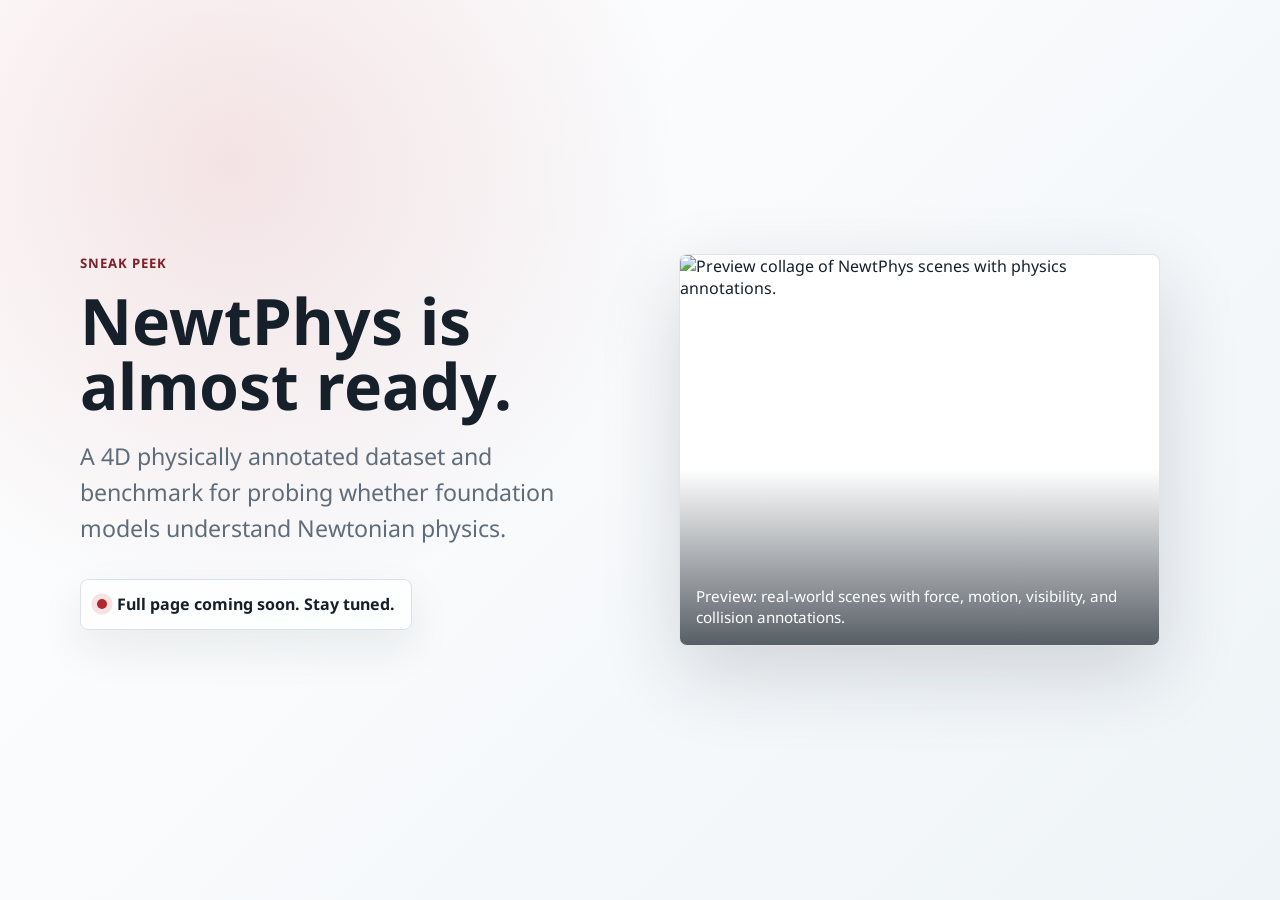
==== newtphys.github.io/index.html @ f933007a "Show coming soon landing page" ====
<!DOCTYPE html>
<html lang="en">
<head>
  <meta charset="utf-8">
  <meta name="description"
        content="NewtPhys is a 4D physically annotated dataset and benchmark for evaluating whether foundation models understand low-level Newtonian physics.">
  <meta name="keywords" content="NewtPhys, Newtonian Physics, VLM, VFM, Dataset, Benchmark">
  <meta name="viewport" content="width=device-width, initial-scale=1">
  <title>NewtPhys: Coming Soon</title>

  <link href="https://fonts.googleapis.com/css?family=Google+Sans|Noto+Sans|Castoro"
        rel="stylesheet">
  <link rel="icon" href='data:image/svg+xml,<svg xmlns="http://www.w3.org/2000/svg" viewBox="0 0 100 100"><text y=".9em" font-size="90">🍎</text></svg>'>

  <style>
    :root {
      color-scheme: light;
      --ink: #16202a;
      --muted: #5f6d7a;
      --line: #d9e2ea;
      --paper: #f8fafc;
      --accent: #b3262e;
      --accent-dark: #7c1f26;
    }

    * {
      box-sizing: border-box;
    }

    body {
      min-height: 100vh;
      margin: 0;
      font-family: "Google Sans", "Noto Sans", Arial, sans-serif;
      color: var(--ink);
      background:
        radial-gradient(circle at 18% 18%, rgba(179, 38, 46, 0.12), transparent 28rem),
        linear-gradient(135deg, #ffffff 0%, var(--paper) 48%, #eef4f7 100%);
    }

    main {
      min-height: 100vh;
      display: grid;
      place-items: center;
      padding: 2rem;
    }

    .coming-soon {
      width: min(1120px, 100%);
      display: grid;
      grid-template-columns: minmax(0, 0.95fr) minmax(320px, 1.05fr);
      gap: clamp(1.5rem, 4vw, 4rem);
      align-items: center;
    }

    .eyebrow {
      margin: 0 0 1rem;
      font-size: 0.82rem;
      font-weight: 700;
      letter-spacing: 0.08em;
      text-transform: uppercase;
      color: var(--accent-dark);
    }

    h1 {
      margin: 0;
      max-width: 780px;
      font-size: clamp(2.35rem, 5vw, 5rem);
      line-height: 1.02;
      letter-spacing: 0;
    }

    .subtitle {
      margin: 1.25rem 0 0;
      max-width: 650px;
      font-size: clamp(1.1rem, 2vw, 1.45rem);
      line-height: 1.55;
      color: var(--muted);
    }

    .notice {
      display: inline-flex;
      align-items: center;
      gap: 0.6rem;
      margin-top: 2rem;
      padding: 0.85rem 1rem;
      border: 1px solid var(--line);
      border-radius: 8px;
      background: rgba(255, 255, 255, 0.78);
      box-shadow: 0 18px 45px rgba(22, 32, 42, 0.08);
      font-weight: 700;
    }

    .notice-mark {
      width: 0.65rem;
      height: 0.65rem;
      border-radius: 999px;
      background: var(--accent);
      box-shadow: 0 0 0 0.35rem rgba(179, 38, 46, 0.12);
      flex: 0 0 auto;
    }

    .preview {
      position: relative;
      overflow: hidden;
      border: 1px solid rgba(22, 32, 42, 0.12);
      border-radius: 8px;
      background: #ffffff;
      box-shadow: 0 28px 80px rgba(22, 32, 42, 0.16);
    }

    .preview img {
      display: block;
      width: 100%;
      aspect-ratio: 1.23;
      object-fit: cover;
    }

    .preview::after {
      content: "";
      position: absolute;
      inset: 0;
      background: linear-gradient(180deg, transparent 55%, rgba(22, 32, 42, 0.72));
      pointer-events: none;
    }

    .preview-caption {
      position: absolute;
      left: 1rem;
      right: 1rem;
      bottom: 1rem;
      z-index: 1;
      margin: 0;
      color: #ffffff;
      font-size: 0.95rem;
      line-height: 1.4;
    }

    @media (max-width: 840px) {
      main {
        place-items: start center;
      }

      .coming-soon {
        grid-template-columns: 1fr;
      }

      .preview {
        order: -1;
      }
    }
  </style>
</head>
<body>
  <main>
    <section class="coming-soon" aria-labelledby="page-title">
      <div>
        <p class="eyebrow">Sneak peek</p>
        <h1 id="page-title">NewtPhys is almost ready.</h1>
        <p class="subtitle">
          A 4D physically annotated dataset and benchmark for probing whether foundation models understand Newtonian physics.
        </p>
        <p class="notice">
          <span class="notice-mark" aria-hidden="true"></span>
          Full page coming soon. Stay tuned.
        </p>
      </div>

      <figure class="preview">
        <img src="./static/images/newtphys/collage_sl1_sa7_f1_teaser.png"
             alt="Preview collage of NewtPhys scenes with physics annotations.">
        <figcaption class="preview-caption">
          Preview: real-world scenes with force, motion, visibility, and collision annotations.
        </figcaption>
      </figure>
    </section>
  </main>
</body>
</html>
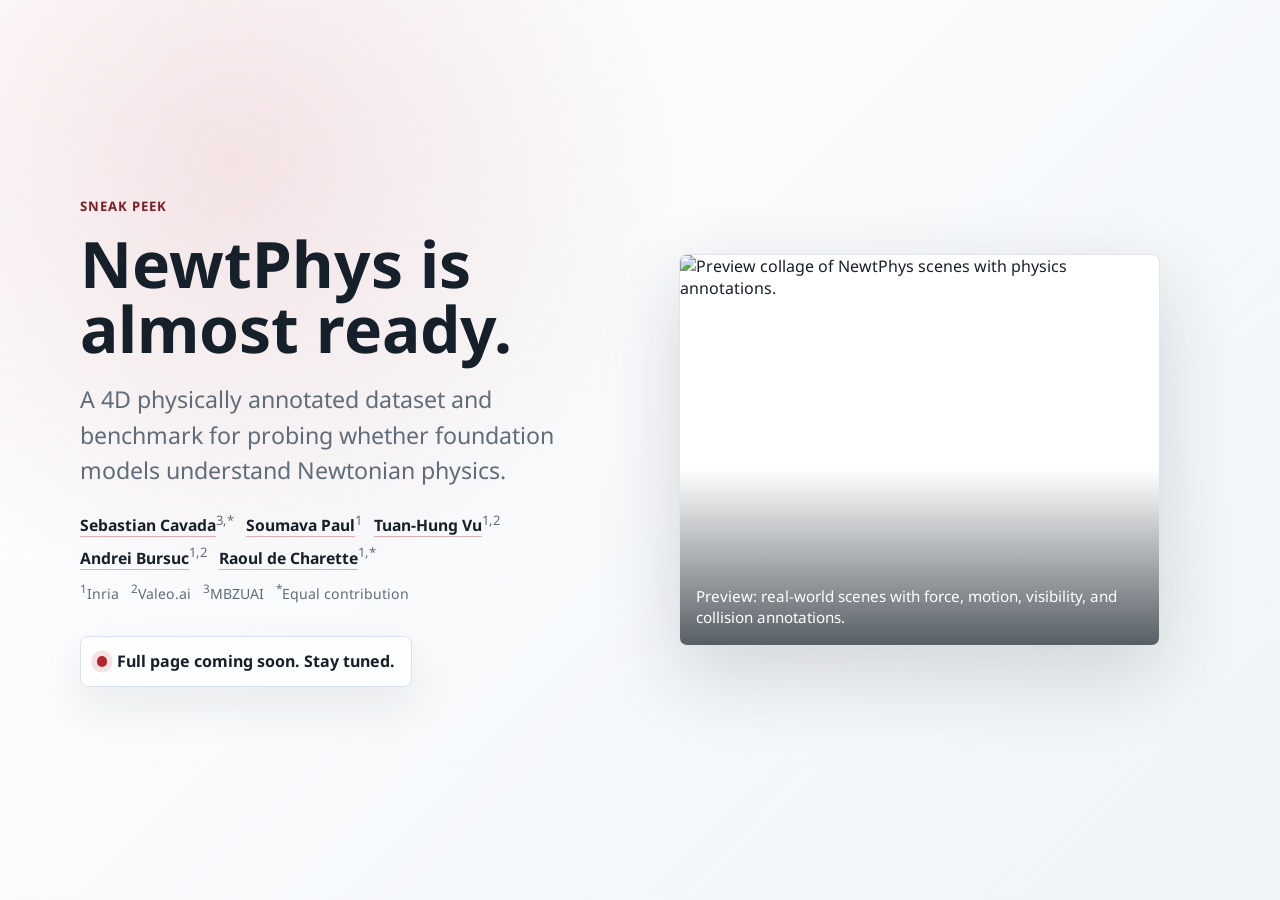
==== commit ea160527: "adding  authors" ====
--- a/newtphys.github.io/index.html
+++ b/newtphys.github.io/index.html
@@ -75,6 +75,39 @@
       font-size: clamp(1.1rem, 2vw, 1.45rem);
       line-height: 1.55;
       color: var(--muted);
+    }
+
+    .authors {
+      display: flex;
+      flex-wrap: wrap;
+      gap: 0.4rem 0.75rem;
+      max-width: 680px;
+      margin: 1.35rem 0 0;
+      padding: 0;
+      list-style: none;
+      color: var(--muted);
+      font-size: 0.98rem;
+      line-height: 1.45;
+    }
+
+    .authors a {
+      color: var(--ink);
+      font-weight: 700;
+      text-decoration: none;
+      border-bottom: 1px solid rgba(179, 38, 46, 0.35);
+    }
+
+    .authors a:hover {
+      color: var(--accent-dark);
+      border-bottom-color: currentColor;
+    }
+
+    .affiliations {
+      max-width: 680px;
+      margin: 0.65rem 0 0;
+      color: var(--muted);
+      font-size: 0.88rem;
+      line-height: 1.45;
     }
 
     .notice {
@@ -159,6 +192,16 @@
         <p class="subtitle">
           A 4D physically annotated dataset and benchmark for probing whether foundation models understand Newtonian physics.
         </p>
+        <ul class="authors" aria-label="Authors">
+          <li><a href="https://sebo-the-tramp.github.io/">Sebastian Cavada</a><sup>3,*</sup></li>
+          <li><a href="https://mvp18.github.io/">Soumava Paul</a><sup>1</sup></li>
+          <li><a href="https://tuanhungvu.github.io/">Tuan-Hung Vu</a><sup>1,2</sup></li>
+          <li><a href="https://abursuc.github.io/">Andrei Bursuc</a><sup>1,2</sup></li>
+          <li><a href="https://rdecharette.github.io/">Raoul de Charette</a><sup>1,*</sup></li>
+        </ul>
+        <p class="affiliations">
+          <sup>1</sup>Inria&nbsp;&nbsp; <sup>2</sup>Valeo.ai&nbsp;&nbsp; <sup>3</sup>MBZUAI&nbsp;&nbsp; <sup>*</sup>Equal contribution
+        </p>
         <p class="notice">
           <span class="notice-mark" aria-hidden="true"></span>
           Full page coming soon. Stay tuned.
